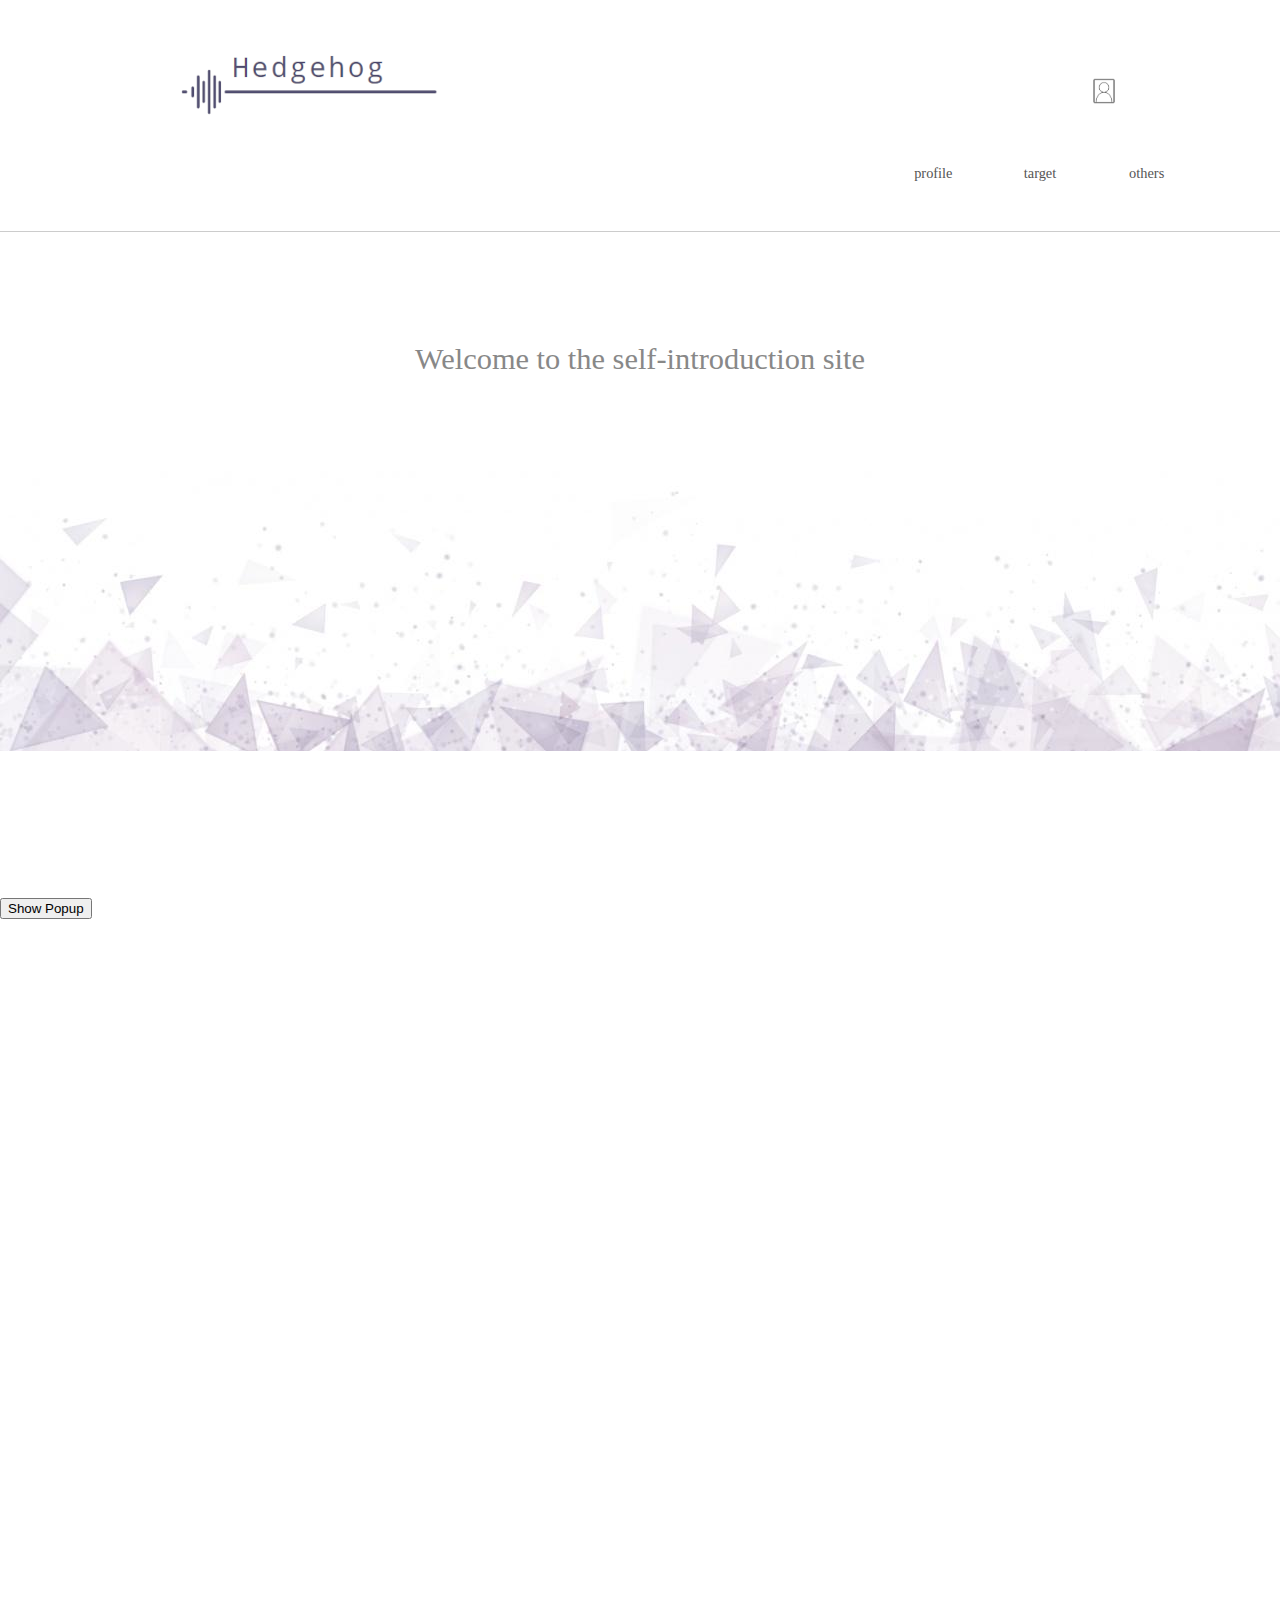
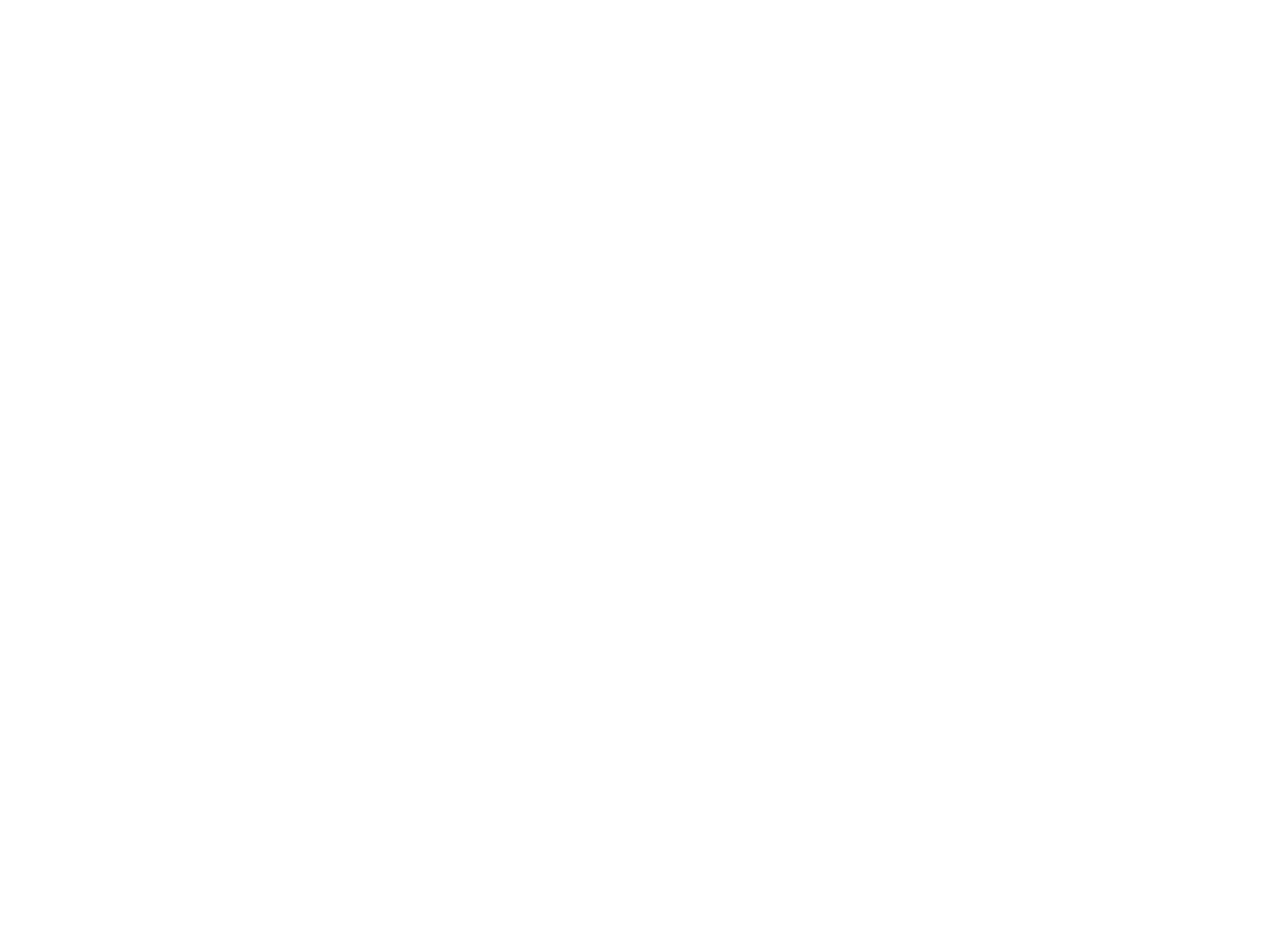
==== index.html @ 0cc8bd3f "jqueryversion2.2.4" ====
<!DOCTYPE html>

<html lang="ja">

<head>

  <meta charset="utf-8">

  <title>名称未設定</title>

  <link rel="stylesheet" href="./css/common/reset.css">
  <link rel="stylesheet" href="./css/common/common.css">
  <link rel="stylesheet" href="./css/common/header.css">
 
</head>

<body>

  <div id="wrapper">
    <html>
<head>
	<title>技術メモ</title>
</head>
<body>
	<div id="box"></div>
	
</body>
</html>

    <header id="header"></header>
    <div id="headerWord">
        <p>Welcome to the self-introduction site</p>
      </div>
      <div id="headerImage">

        <img src="./images/header.png" alt="ロゴ">

      </div>


    <br>
    <br>
    <br>
    <br>
    <br>
    <br>
    <br>
    <br>
    <br><div class="popup" id="js-popup">
      <div class="popup-inner">
        <div class="close-btn" id="js-close-btn"><i class="fas fa-times"></i></div>
        <a href="#"><img src="./images/contactQR.png" alt="ポップアップ画像"></a>
      </div>
      <div class="black-background" id="js-black-bg"></div>
    </div>
    <button id="js-show-popup">Show Popup</button>
    <br>
    <br>
    <br>
    <br>
    <br>
    <br>
    <br>
    <br>
    <br>
    <br>
    <br>
    <br>
    <br>
    <br>
    <br>
    <br>
    <br>
    <br>
    <br>
    <br>
    <br>
    <br>
    <br>
    <br>
    <br>
    <br>
    <br>
    <br>
    <br>
    <br>
    <br>
    <br>
    <br>
    <br>
    <br>
    <br>
    <br>
    <br>
    <br>
    <br>
    <br>
    <br>
    <br>
    <br>
    <br>
    <br>
    <br>
    <br>
    <br>
    <br>
    <br>
    <br>
    <br>
    <br>
    <br>
    <br>
    <br>
    <br>
    <br>
    <br>
    <br>
    <br>
    <br>
    <br>
    <br>
    <br>
    <br>
    <br>
    <br>
    <br>
    <br>
    <br>
    <br>
    <br>
    <br>
    <br>
    <br>
    <br>
    <br>
    <br>
    <br>
    <br>
    <br>
    <br>
    <br>
    <br>
    <br>
    <br>
    <br>
    <br>
    <br>
    <br>
    <br>
    <br>
    <br>
    <br>
    <br>
    <br>
    <br>
    <br>
    <br>
    <br>
  </div>
  <script src="https://ajax.googleapis.com/ajax/libs/jquery/2.2.4/jquery.min.js"></script>
  <!-- <script src="./js/common/jquery-3.6.0.min.js" type="text/javascript"></script> -->
  <script src="./js/common/common.js" type="text/javascript"></script>
   <script src="./js/common/header.js" type="text/javascript"></script>
  <script>



  </script>
</body>

</html>
---- css/common/common.css ----
@charset "utf-8";

/* 共通のスタイル */

body{
    margin: 0px auto;
    padding: 0px;
    text-align: center;
}
div#wrapper {
    margin: 0px auto;
    text-align: left;
    overflow: hidden;
    }
---- css/common/header.css ----
@charset "UTF-8";
/* ヘッダーのスタイル */


header {
  width: auto;
  height: auto;
}

div#logoLink{
  display: flex;

    align-items: center;
    /* ロゴとリンク画像の横の位置を固定しながら移動させるためにこちらに記述した */
    padding-top: 1rem;
}
/* ロゴ画像 */
div#logo{
  width: 18.75em;
  height: 9.375em;
  margin-left: 10rem;

}
 div#logo img{
    width: 18.75em; 
    height: 9.375em; 
}
/* 連絡先画像 */
div#link{
  width: 2rem;
  height: 2rem;
  margin-left: auto;
  margin-right: 10rem;

}
div#link img{
    display: block;
    width: 2rem; 
    height: 2rem; 
} 

/* 連絡先ポップアップ */
.popup {
  position: fixed;
  left: 0;
  top: 0;
  width: 100%;
  height: 100%;
  z-index: 9999;
  opacity: 0;
  visibility: hidden;
  transition: .6s;
}
.popup.is-show {
  opacity: 1;
  visibility: visible;
}
.popup-inner {
  position: absolute;
  left: 50%;
  top: 50%;
  transform: translate(-50%,-50%);
  width: 80%;
  max-width: 600px;
  padding: 50px;
  background-color: #fff;
  z-index: 2;
}
.popup-inner img {
  width: 100%;
}
.close-btn {
  position: absolute;
  right: 0;
  top: 0;
  width: 50px;
  height: 50px;
  line-height: 50px;
  text-align: center;
  cursor: pointer;
}
.close-btn i {
  font-size: 20px;
  color: #333;
}
.black-background {
  position: absolute;
  left: 0;
  top: 0;
  width: 100%;
  height: 100%;
  background-color: rgba(0,0,0,.8);
  z-index: 1;
  cursor: pointer;
}

/* -------ナビゲーション---------------------- */

  
.gnavi__pc-style {
  width: 20rem;
  margin: 0  5rem 3rem  auto;
  font-size: 0.9rem;
}
.gnavi__pc-style ul {
display: flex;
justify-content: space-between;
}
.gnavi__pc-style ul li {
  /* 親要素3分割 */
  width : 33.33333% ; /* 未対応ブラウザ用フォールバック */
  width : -webkit-calc(100% / 3) ;
  width : calc(100% / 3) ;
  text-align: center;
  border-bottom: 3px solid #FFF;
}
.gnavi__pc-style ul li:hover{
color: #E7DA66;
border-bottom: 3px solid #F0E475;
}
.gnavi__pc-style ul li a{
    text-decoration: none;
    color: #555;
    padding-bottom: 5px;
  }

/*ここから下がハンバーガーメニューのスタイル*/
.gnavi__sp-style {
display: none;
}
@media screen and (max-width: 768px) {/* 767px以下用（タブレット／スマートフォン用）の記述 */
.gnavi__pc-style {
display: none;    
}
.gnavi__sp-style {
display: block;
}

/*メニューボタン　展開前*/
.menu-btn {
display : block;
position: fixed;
z-index : 3;
right : 30px;
top   : 20px;
width : 42px;
height: 42px;
cursor: pointer;
text-align: center;
}
.menu-btn span {
display : block;
position: absolute;
width   : 30px;
height  : 2px ;
left    : 6px;
background : #555;
-webkit-transition: 0.3s ease-in-out;
-moz-transition   : 0.3s ease-in-out;
transition        : 0.3s ease-in-out;
}
.menu-btn span:nth-of-type(1) {
top: 10px;
}
.menu-btn span:nth-of-type(2) {
top: 20px;
}
.menu-btn span:nth-of-type(3) {
top: 30px;
}

/*メニューボタン　展開後*/
.menu-btn.active span:nth-child(1) {
top : 16px;
left: 6px;
background :#fff;
-webkit-transform: rotate(-45deg);
-moz-transform   : rotate(-45deg);
transform        : rotate(-45deg);
}
.menu-btn.active span:nth-child(2),
.menu-btn.active span:nth-child(3) {
top: 16px;
background :#fff;
-webkit-transform: rotate(45deg);
-moz-transform   : rotate(45deg);
transform        : rotate(45deg);
}

/*スマホ用のメニュー*/
.gnavi__sp-style {
position: fixed;
z-index: 2;
top: 0;
left: 0;
color: #fff;
background-color: rgba(0,0,0,0.7);
text-align: center;
width: 100%;
  height: 100vh;
opacity: 0;
transition: opacity .6s ease, visibility .6s ease;
  display: flex;
  align-items: center;
}
.gnavi__sp-style ul {
margin: 0 auto;
padding: 0;
width: 100%;
}
.gnavi__sp-style ul li {
list-style-type: none;
padding: 0;
width: 100%;
transition: .4s all;
}
.gnavi__sp-style ul li:last-of-type {
padding-bottom: 0;
}
.gnavi__sp-style ul li:hover{
background :#ddd;
}
.gnavi__sp-style ul li a {
display: block;
color: #fff;
padding: 1em 0;
text-decoration :none;
}
.gnavi__sp-style.active {
opacity: 1;
}
}
/* ヘッダーの一言 */
div#headerWord{
  width:fit-content;
  margin:7rem auto 0 auto;
  font-family: Monotype Corsiva;
  font-size: 1.9rem;
  color: #888;
}
/* ヘッダー画像 */
div#headerImage{
  margin-top: 6rem;
}
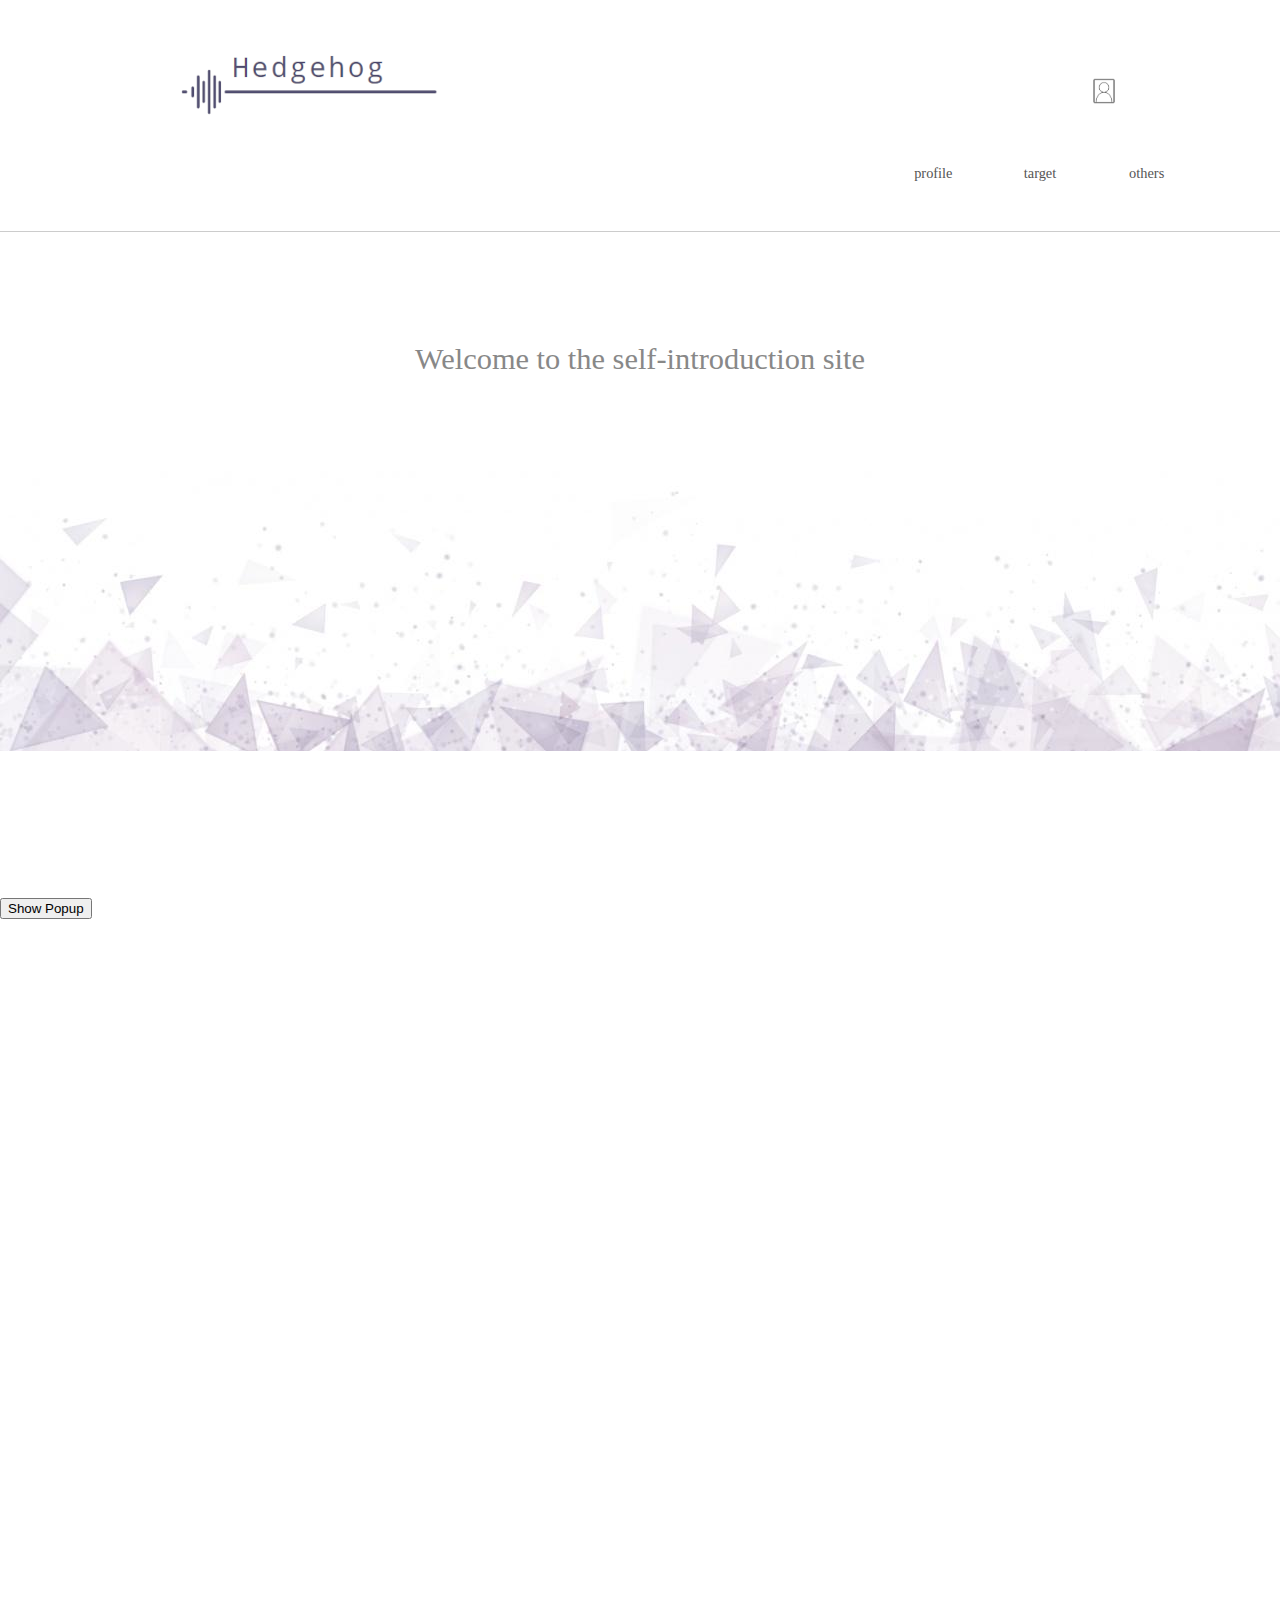
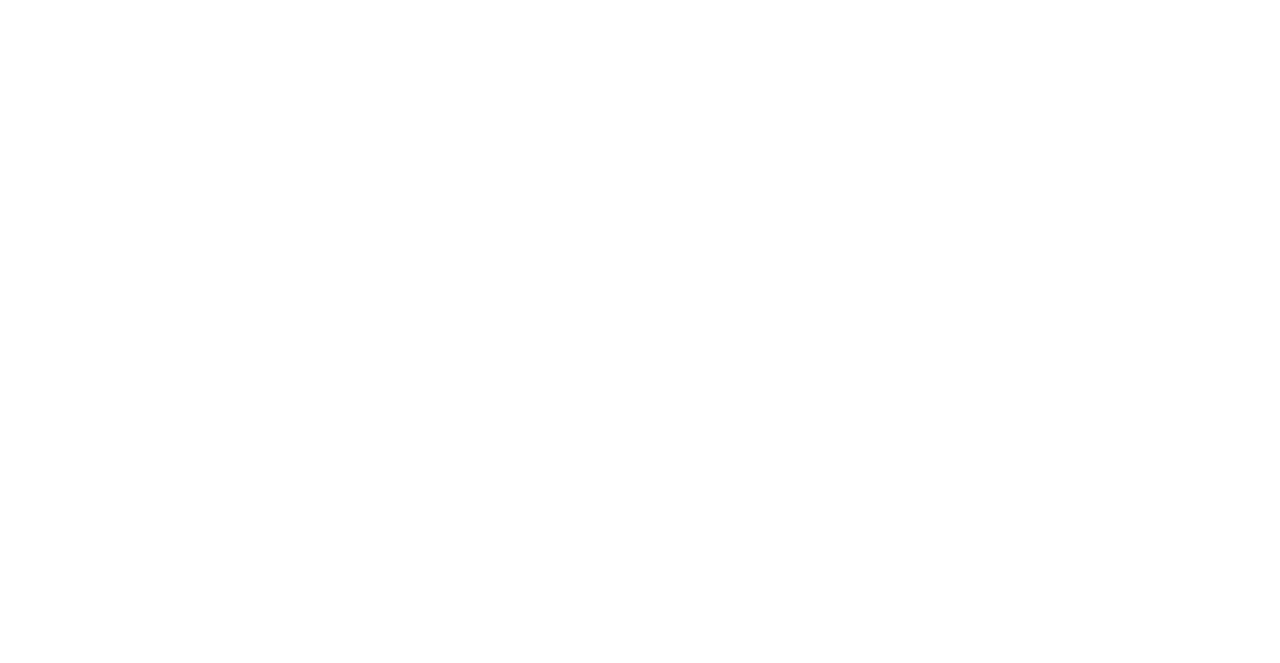
==== commit fdfdc874: "d dd" ====
--- a/index.html
+++ b/index.html
@@ -139,33 +139,12 @@
     <br>
     <br>
     <br>
-    <br>
-    <br>
-    <br>
-    <br>
-    <br>
-    <br>
-    <br>
-    <br>
-    <br>
-    <br>
-    <br>
-    <br>
-    <br>
-    <br>
-    <br>
-    <br>
-    <br>
   </div>
   <script src="https://ajax.googleapis.com/ajax/libs/jquery/2.2.4/jquery.min.js"></script>
   <!-- <script src="./js/common/jquery-3.6.0.min.js" type="text/javascript"></script> -->
   <script src="./js/common/common.js" type="text/javascript"></script>
    <script src="./js/common/header.js" type="text/javascript"></script>
-  <script>
 
-
-
-  </script>
 </body>
 
 </html>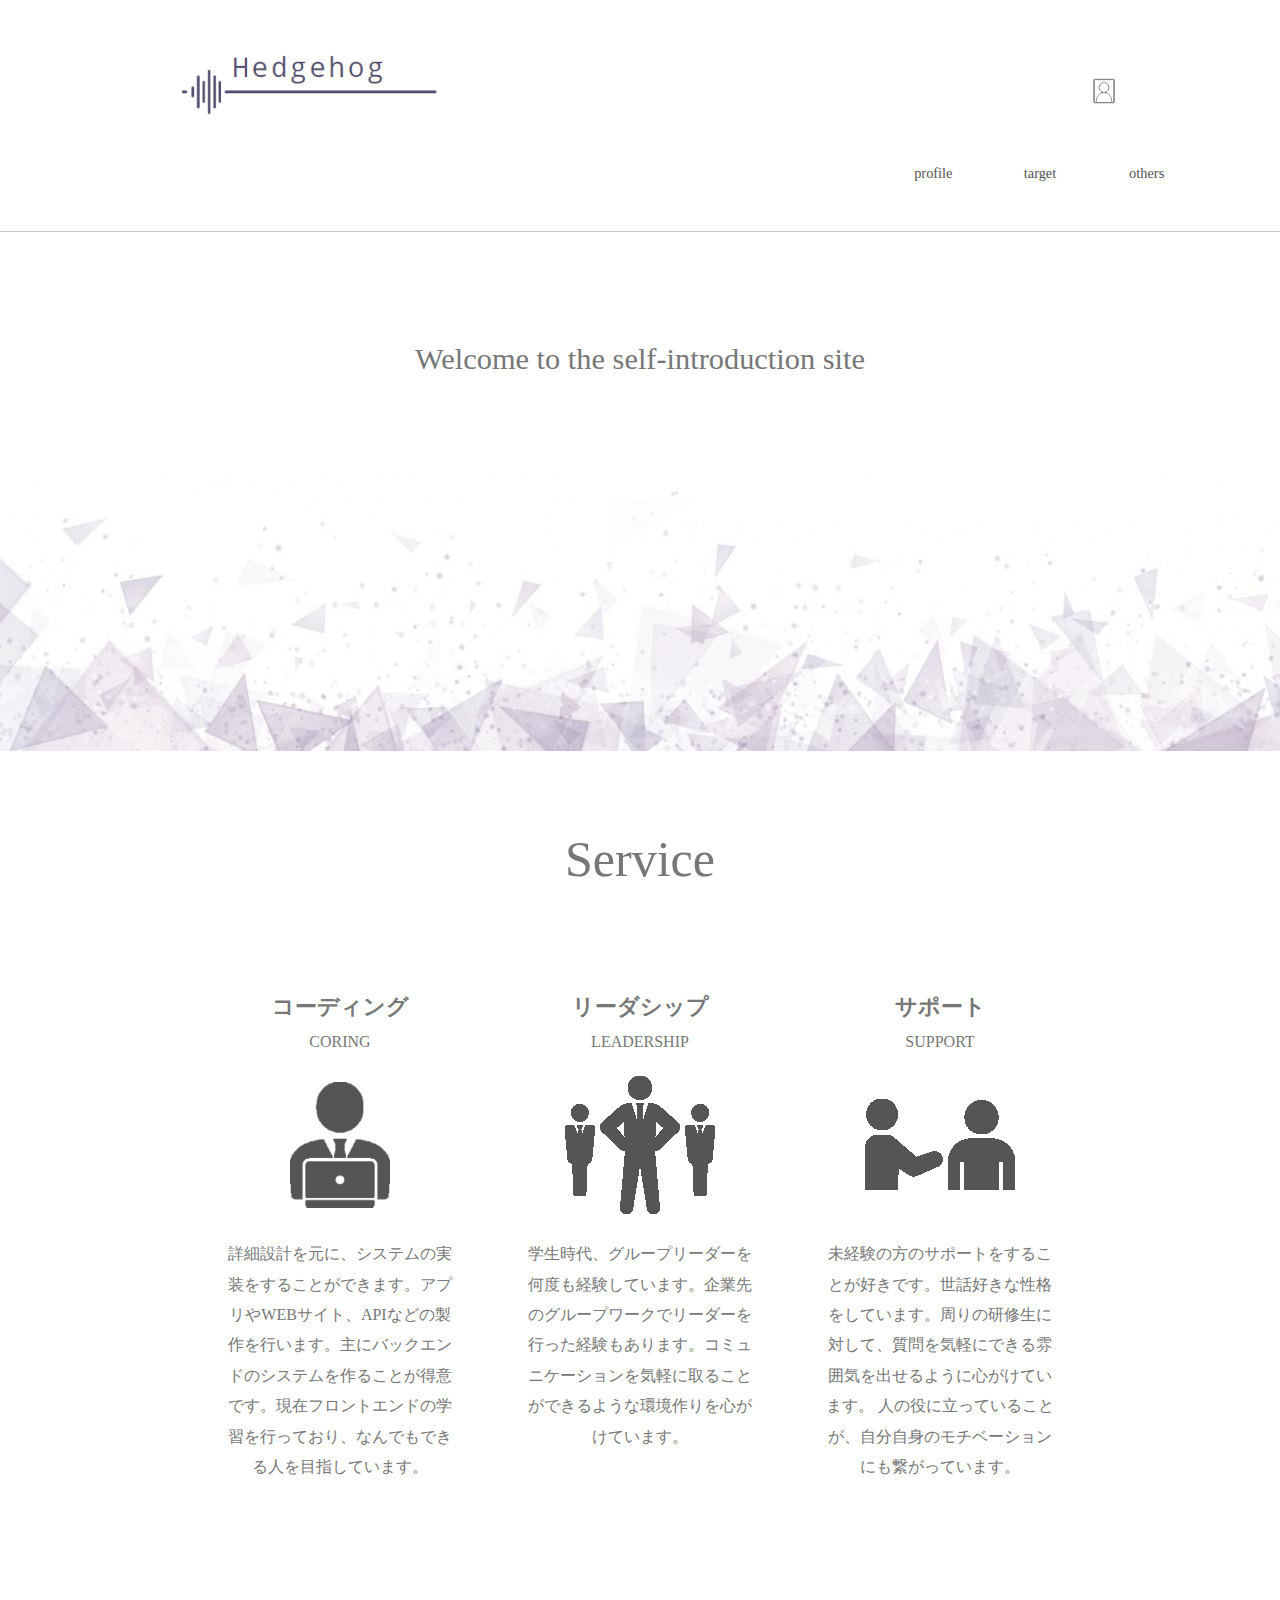
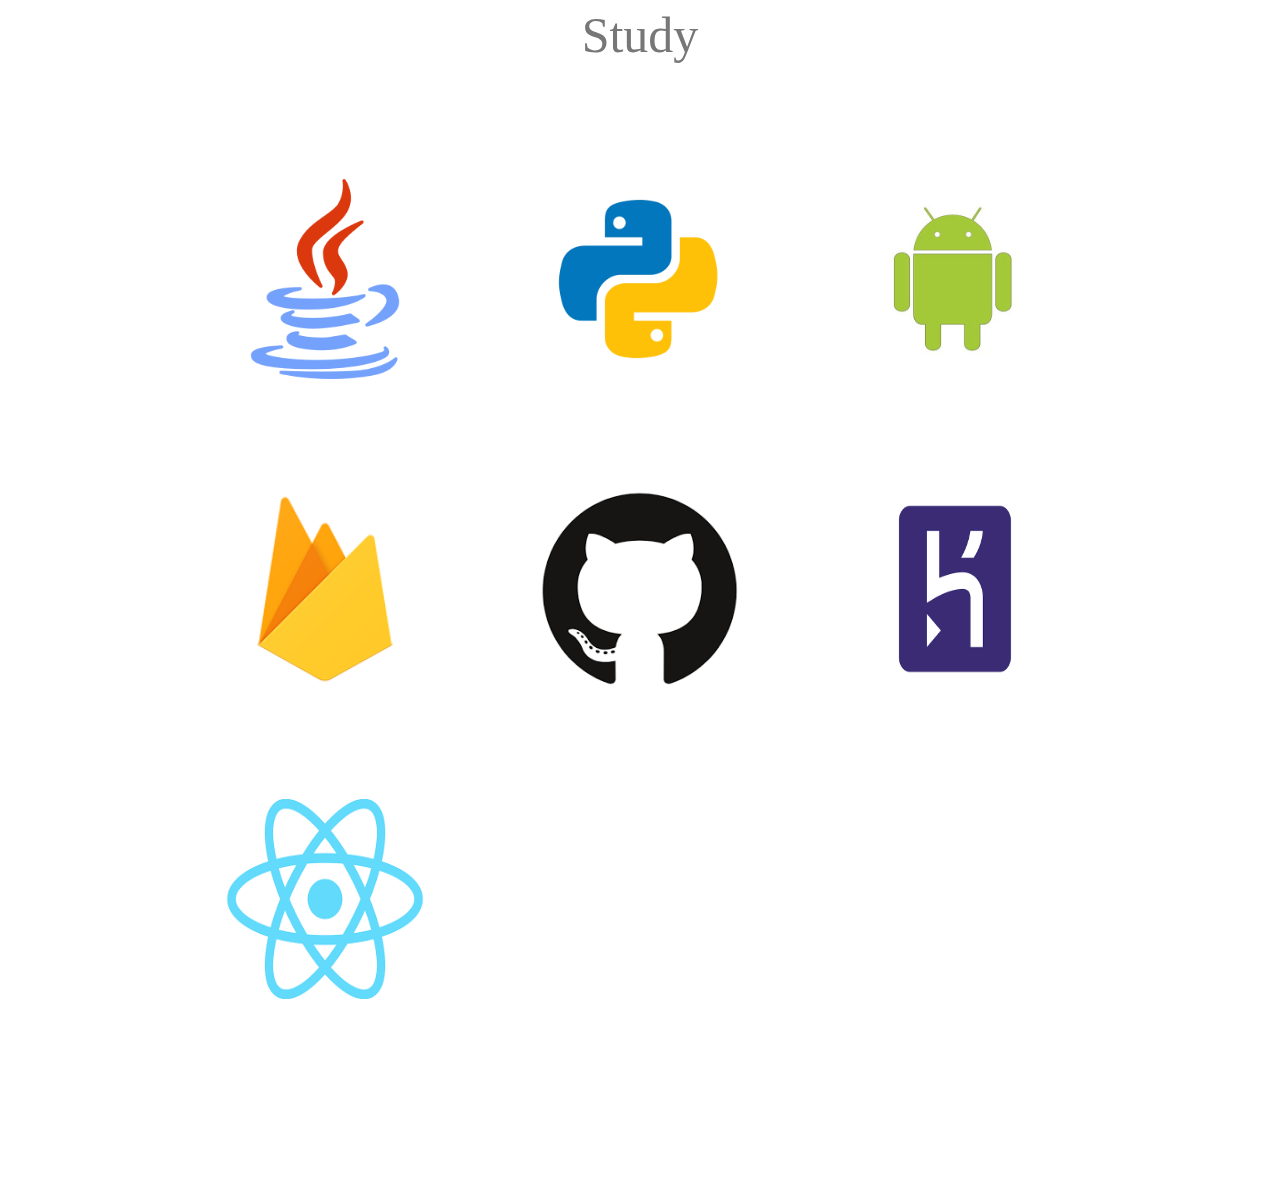
==== commit c339dcf2: "Studyまで" ====
--- a/index.html
+++ b/index.html
@@ -11,140 +11,262 @@
   <link rel="stylesheet" href="./css/common/reset.css">
   <link rel="stylesheet" href="./css/common/common.css">
   <link rel="stylesheet" href="./css/common/header.css">
- 
+  <link rel="stylesheet" href="./css/index.css">
 </head>
 
 <body>
 
   <div id="wrapper">
     <html>
-<head>
-	<title>技術メモ</title>
-</head>
-<body>
-	<div id="box"></div>
-	
+
+    <head>
+      <title>技術メモ</title>
+    </head>
+
+    <body>
+      <div id="box"></div>
+
+    </body>
+
+    </html>
+
+    <header>
+      <!-- ロゴ -->
+      <div id="logoLink">
+        <div id="logo">
+
+          <img src="./images/logo.png" alt="ロゴ">
+
+        </div>
+        <div id="link">
+
+          <a class="modal-syncer button-link" data-target="modal-content-00">
+            <img src="./images/contactAdderss.jpeg" alt="ロゴ">
+          </a>
+        </div>
+          <!-- モーダル処理 -->
+          <div id="modal-content-00" class="modal-content">
+            <img src="./images/contactQR.png" alt="ロゴ">
+            <p><a id="modal-close" class="button-link">閉じる</a></p>
+          </div>
+
+      </div>
+      <!-- ナビゲーション -->
+      <div id="nav">
+
+        <nav class="gnavi__pc-style">
+          <ul>
+            <li><a href="#">profile</a></li>
+            <li><a href="#">target</a></li>
+            <li><a href="#">others</a></li>
+          </ul>
+        </nav>
+
+        <!--768px以下で表示-->
+        <div class="menu-btn">
+          <span></span>
+          <span></span>
+          <span></span>
+        </div>
+
+        <nav class="gnavi__sp-style">
+          <ul>
+            <li><a href="#">profile</a></li>
+            <li><a href="#">target</a></li>
+            <li><a href="#">others</a></li>
+          </ul>
+        </nav>
+        <!--/768px以下で表示-->
+
+      </div>
+      <hr>
+    </header>
+    <div id="main">
+      <div id="headerWord">
+        <p>Welcome to the self-introduction site</p>
+      </div>
+      <div id="headerImage">
+
+        <img src="./images/header.png" alt="ロゴ">
+
+      </div>
+
+
+      <section id="serviceSection">
+        <h2>Service</h2>
+        <div id="serviceBox">
+          <div class="serviceItems">
+            <h3>コーディング</h3>
+            <h4>CORING</h4>
+            <div class="serviceImages">
+              <img src="./images/cording.png" width="100" height="126" alt="ロゴ">
+            </div>
+            <p>
+              詳細設計を元に、システムの実装をすることができます。アプリやWEBサイト、APIなどの製作を行います。主にバックエンドのシステムを作ることが得意です。現在フロントエンドの学習を行っており、なんでもできる人を目指しています。
+            </p>
+          </div>
+          <div class="serviceItems">
+            <h3>リーダシップ</h3>
+            <h4>LEADERSHIP</h4>
+            <div class="serviceImages">
+              <img src="./images/readership.png" width="150" height="138" alt="ロゴ">
+            </div>
+            <p>学生時代、グループリーダーを何度も経験しています。企業先のグループワークでリーダーを行った経験もあります。コミュニケーションを気軽に取ることができるような環境作りを心がけています。
+            </p>
+          </div>
+          <div class="serviceItems">
+            <h3>サポート</h3>
+            <h4>SUPPORT</h4>
+            <div class="serviceImages">
+              <img src="./images/support.png" width="150" height="91" alt="ロゴ">
+            </div>
+            <p>未経験の方のサポートをすることが好きです。世話好きな性格をしています。周りの研修生に対して、質問を気軽にできる雰囲気を出せるように心がけています。
+              人の役に立っていることが、自分自身のモチベーションにも繋がっています。
+            </p>
+          </div>
+        </div>
+
+      </section>
+
+
+      <section id="studySection">
+        <h2>Study</h2>
+        <div id="studyBox">
+          <div class="studyItems">
+            <img src="./images/java.png" width="200" height="200" alt="ロゴ">
+
+            <a class="modal-syncer button-link" data-target="modal-content-01">
+              <div class="mask">
+                <div class="caption">Java</div>
+              </div>
+            </a>
+          </div>
+          <!-- モーダル処理 -->
+          <div id="modal-content-01" class="modal-content">
+            <p>Javaのフレームワークである、Springを学習しました。Spring MVC,Spring Boot,Spring Sessionなどを学習しました。</p>。</p>
+            <p>O/Rマッパーに関してもSpringを通して学習しました。
+            </p>
+            <p><a id="modal-close" class="button-link">閉じる</a></p>
+          </div>
+          
+          <div class="studyItems">
+            <img src="./images/python.png" width="200" height="200" alt="ロゴ">
+            <a class="modal-syncer button-link" data-target="modal-content-02">
+              <div class="mask">
+                <div class="caption">Python</div>
+              </div>
+            </a>      
+          </div>
+          <!-- モーダル処理 -->
+          <div id="modal-content-02" class="modal-content">
+            <p>2つ目のモーダルウィンドウです。全体を囲むdiv要素に[id="modal-content-02"]が設定されています。</p>
+            <p>「閉じる」か「背景」をクリックするとモーダルウィンドウを終了します。</p>
+            <p><a id="modal-close" class="button-link">閉じる</a></p>
+          </div>
+  
+          <div class="studyItems">
+            <img src="./images/androidjava.png" width="200" height="200" alt="ロゴ">
+            <a class="modal-syncer button-link" data-target="modal-content-03">
+              <div class="mask">
+                <div class="caption">Android<br>Java</div>
+              </div>
+            </a>      
+          </div>
+          <!-- モーダル処理 -->
+          <div id="modal-content-03" class="modal-content">
+            <p>3つ目のモーダルウィンドウです。全体を囲むdiv要素に[id="modal-content-03"]が設定されています。</p>
+            <p>「閉じる」か「背景」をクリックするとモーダルウィンドウを終了します。</p>
+            <p><a id="modal-close" class="button-link">閉じる</a></p>
+          </div>
+          
+          <div class="studyItems">
+            <img src="./images/firebase.png" width="200" height="200" alt="ロゴ">
+            <a class="modal-syncer button-link" data-target="modal-content-04">
+            <div class="mask">
+              <div class="caption">Firebase</div>
+            </div>
+            </a>
+          </div>
+          <!-- モーダル処理 -->
+          <div id="modal-content-04" class="modal-content">
+            <p>4つめ目のモーダルウィンドウです。全体を囲むdiv要素に[id="modal-content-03"]が設定されています。</p>
+            <p>「閉じる」か「背景」をクリックするとモーダルウィンドウを終了します。</p>
+            <p><a id="modal-close" class="button-link">閉じる</a></p>
+          </div>
+          
+          <div class="studyItems">
+            <img src="./images/github.png" width="200" height="200" alt="ロゴ">
+            <a class="modal-syncer button-link" data-target="modal-content-05">
+            <div class="mask">
+              <div class="caption">GitHub</div>
+            </div>
+            </a>
+          </div>
+          <!-- モーダル処理 -->
+          <div id="modal-content-05" class="modal-content">
+            <p>5つめ目のモーダルウィンドウです。全体を囲むdiv要素に[id="modal-content-03"]が設定されています。</p>
+            <p>「閉じる」か「背景」をクリックするとモーダルウィンドウを終了します。</p>
+            <p><a id="modal-close" class="button-link">閉じる</a></p>
+          </div>
+
+          <div class="studyItems">
+            <img src="./images/heroku.png" width="200" height="200" alt="ロゴ">
+            <a class="modal-syncer button-link" data-target="modal-content-06">
+            <div class="mask">
+              <div class="caption">Heroku</div>
+            </div>
+            </a>
+          </div>
+          <!-- モーダル処理 -->
+          <div id="modal-content-06" class="modal-content">
+            <p>6つめ目のモーダルウィンドウです。全体を囲むdiv要素に[id="modal-content-03"]が設定されています。</p>
+            <p>「閉じる」か「背景」をクリックするとモーダルウィンドウを終了します。</p>
+            <p><a id="modal-close" class="button-link">閉じる</a></p>
+          </div>
+
+          <div class="studyItems">
+            <img src="./images/react.png" width="200" height="200" alt="ロゴ">
+            <a class="modal-syncer button-link" data-target="modal-content-07">
+            <div class="mask">
+              <div class="caption">React</div>
+            </div>
+            </a>
+          </div>
+          
+          <!-- モーダル処理 -->
+          <div id="modal-content-07" class="modal-content">
+            <p>7つめ目のモーダルウィンドウです。全体を囲むdiv要素に[id="modal-content-03"]が設定されています。</p>
+            <p>「閉じる」か「背景」をクリックするとモーダルウィンドウを終了します。</p>
+            <p><a id="modal-close" class="button-link">閉じる</a></p>
+          </div>
+
+        </div>
+
+
+      </section>
+      <br>
+      <br>
+      <br>
+      <br>
+      <br>
+
+      <br>
+      <br>
+      <br>
+      <br>
+
+
+    </div>
+  </div>
+  <script src="./js/common/jquery-3.6.0.min.js" type="text/javascript"></script>
+  <script src="./js/common/common.js" type="text/javascript"></script>
+  <script src="./js/common/header.js" type="text/javascript"></script>
+  <script src="./js/index.js" type="text/javascript"></script>
+  <script>
+
+
+
+  </script>
 </body>
-</html>
-
-    <header id="header"></header>
-    <div id="headerWord">
-        <p>Welcome to the self-introduction site</p>
-      </div>
-      <div id="headerImage">
-
-        <img src="./images/header.png" alt="ロゴ">
-
-      </div>
-
-
-    <br>
-    <br>
-    <br>
-    <br>
-    <br>
-    <br>
-    <br>
-    <br>
-    <br><div class="popup" id="js-popup">
-      <div class="popup-inner">
-        <div class="close-btn" id="js-close-btn"><i class="fas fa-times"></i></div>
-        <a href="#"><img src="./images/contactQR.png" alt="ポップアップ画像"></a>
-      </div>
-      <div class="black-background" id="js-black-bg"></div>
-    </div>
-    <button id="js-show-popup">Show Popup</button>
-    <br>
-    <br>
-    <br>
-    <br>
-    <br>
-    <br>
-    <br>
-    <br>
-    <br>
-    <br>
-    <br>
-    <br>
-    <br>
-    <br>
-    <br>
-    <br>
-    <br>
-    <br>
-    <br>
-    <br>
-    <br>
-    <br>
-    <br>
-    <br>
-    <br>
-    <br>
-    <br>
-    <br>
-    <br>
-    <br>
-    <br>
-    <br>
-    <br>
-    <br>
-    <br>
-    <br>
-    <br>
-    <br>
-    <br>
-    <br>
-    <br>
-    <br>
-    <br>
-    <br>
-    <br>
-    <br>
-    <br>
-    <br>
-    <br>
-    <br>
-    <br>
-    <br>
-    <br>
-    <br>
-    <br>
-    <br>
-    <br>
-    <br>
-    <br>
-    <br>
-    <br>
-    <br>
-    <br>
-    <br>
-    <br>
-    <br>
-    <br>
-    <br>
-    <br>
-    <br>
-    <br>
-    <br>
-    <br>
-    <br>
-    <br>
-    <br>
-    <br>
-    <br>
-    <br>
-    <br>
-    <br>
-    <br>
-    <br>
-    <br>
-    <br>
-  </div>
-  <script src="https://ajax.googleapis.com/ajax/libs/jquery/2.2.4/jquery.min.js"></script>
-  <!-- <script src="./js/common/jquery-3.6.0.min.js" type="text/javascript"></script> -->
-  <script src="./js/common/common.js" type="text/javascript"></script>
-   <script src="./js/common/header.js" type="text/javascript"></script>
-
-</body>
 
 </html>--- a/css/common/header.css
+++ b/css/common/header.css
@@ -39,60 +39,6 @@
     height: 2rem; 
 } 
 
-/* 連絡先ポップアップ */
-.popup {
-  position: fixed;
-  left: 0;
-  top: 0;
-  width: 100%;
-  height: 100%;
-  z-index: 9999;
-  opacity: 0;
-  visibility: hidden;
-  transition: .6s;
-}
-.popup.is-show {
-  opacity: 1;
-  visibility: visible;
-}
-.popup-inner {
-  position: absolute;
-  left: 50%;
-  top: 50%;
-  transform: translate(-50%,-50%);
-  width: 80%;
-  max-width: 600px;
-  padding: 50px;
-  background-color: #fff;
-  z-index: 2;
-}
-.popup-inner img {
-  width: 100%;
-}
-.close-btn {
-  position: absolute;
-  right: 0;
-  top: 0;
-  width: 50px;
-  height: 50px;
-  line-height: 50px;
-  text-align: center;
-  cursor: pointer;
-}
-.close-btn i {
-  font-size: 20px;
-  color: #333;
-}
-.black-background {
-  position: absolute;
-  left: 0;
-  top: 0;
-  width: 100%;
-  height: 100%;
-  background-color: rgba(0,0,0,.8);
-  z-index: 1;
-  cursor: pointer;
-}
 
 /* -------ナビゲーション---------------------- */
 
@@ -229,17 +175,4 @@
 .gnavi__sp-style.active {
 opacity: 1;
 }
-}
-/* ヘッダーの一言 */
-div#headerWord{
-  width:fit-content;
-  margin:7rem auto 0 auto;
-  font-family: Monotype Corsiva;
-  font-size: 1.9rem;
-  color: #888;
-}
-/* ヘッダー画像 */
-div#headerImage{
-  margin-top: 6rem;
-}
-
+}--- a/css/index.css
+++ b/css/index.css
@@ -0,0 +1,178 @@
+@charset "utf-8";
+
+div#main {
+
+    color: #777;
+    font-family: 'ＭＳ Ｐ明朝';
+}
+
+h2 {
+
+    text-align: center;
+    font-weight: 100;
+    font-size: 50px;
+
+}
+
+/* ヘッダーの一言 */
+div#headerWord {
+    width: fit-content;
+    margin: 7rem auto 0 auto;
+    font-family: 'Monotype Corsiva';
+    font-size: 1.9rem;
+}
+
+/* ヘッダー画像 */
+div#headerImage {
+    margin-top: 6rem;
+}
+
+
+/* Service */
+section#serviceSection {
+    max-width: 940px;
+    /*少し大きめに幅を取っている*/
+    height: auto;
+    margin: 5rem auto 6rem auto;
+    font-weight: normal;
+    /* background-color: rgba(117, 190, 218, 0.5); */
+}
+
+div#serviceBox {
+    margin-top: 4rem;
+    display: flex;
+    justify-content: center;
+    flex-wrap: wrap;
+}
+
+div.serviceItems {
+    width: 300px;
+    padding: 2rem;
+    text-align: center;
+}
+
+div.serviceItems h3 {
+    font-size: 1.4rem;
+    padding: 1rem;
+}
+
+div.serviceItems h4 {
+    font-weight: normal;
+}
+
+div.serviceItems div.serviceImages {
+    display: flex;
+    justify-content: center;
+    align-items: center;
+    width: 150px;
+    height: 189px;
+    margin: 0 auto;
+}
+
+div.serviceItems p {
+    line-height: 1.9;
+}
+
+/* Study */
+section#studySection {
+    max-width: 940px;
+    height: auto;
+    margin: 0 auto;
+
+    text-align: center;
+}
+
+section#studySection div#studyBox {
+    display: flex;
+    justify-content: space-between;
+    align-items: center;
+    flex-wrap: wrap;
+    margin-top: 4rem;
+}
+
+section#studySection div#studyBox div.studyItems {
+    display: flex;
+    justify-content: center;
+    align-items: center;
+    width: 300px;
+    height: 300px;
+    margin: 5px;
+}
+
+
+/* ホバー処理 */
+
+.studyItems {
+    overflow: hidden;
+    position: relative;
+    /* 相対位置指定 */
+}
+
+.studyItems .caption {
+    font-size: 5rem;
+    margin:auto;
+    color: #fff;
+}
+
+.studyItems .mask {
+    display: flex;
+    justify-content: space-between;
+    align-items: center;
+    width: 100%;
+    height: 100%;
+    position: absolute;
+    /* 絶対位置指定 */
+    top: 0;
+    left: 0;
+    opacity: 0;
+    /* マスクを表示しない */
+    background-color: rgba(0, 0, 0, 0.4);
+    /* マスクは半透明 */
+    -webkit-transition: all 0.2s ease;
+    transition: all 0.2s ease;
+    margin: auto;
+}
+
+
+.studyItems:hover .mask {
+    opacity: 1;
+    /* マスクを表示する */
+}
+
+
+
+
+
+/* Studyモーダル */
+
+.modal-content {
+	width: auto ;
+	margin: 0 ;
+	padding: 10px 20px ;
+	border: 2px solid #aaa ;
+	background: #fff ;
+	position: fixed ;
+	display: none ;
+	z-index: 2 ;
+}
+  
+#modal-overlay {
+	z-index: 1 ;
+	display: none ;
+	position: fixed ;
+	top: 0 ;
+	left: 0 ;
+	width: 100% ;
+	height: 120% ;
+	background-color: rgba( 0,0,0, 0.75 ) ;
+}
+
+.button-link {
+	color: #00f ;
+	text-decoration: underline ;
+}
+ 
+.button-link:hover {
+	cursor: pointer ;
+	color: #f00 ;
+}
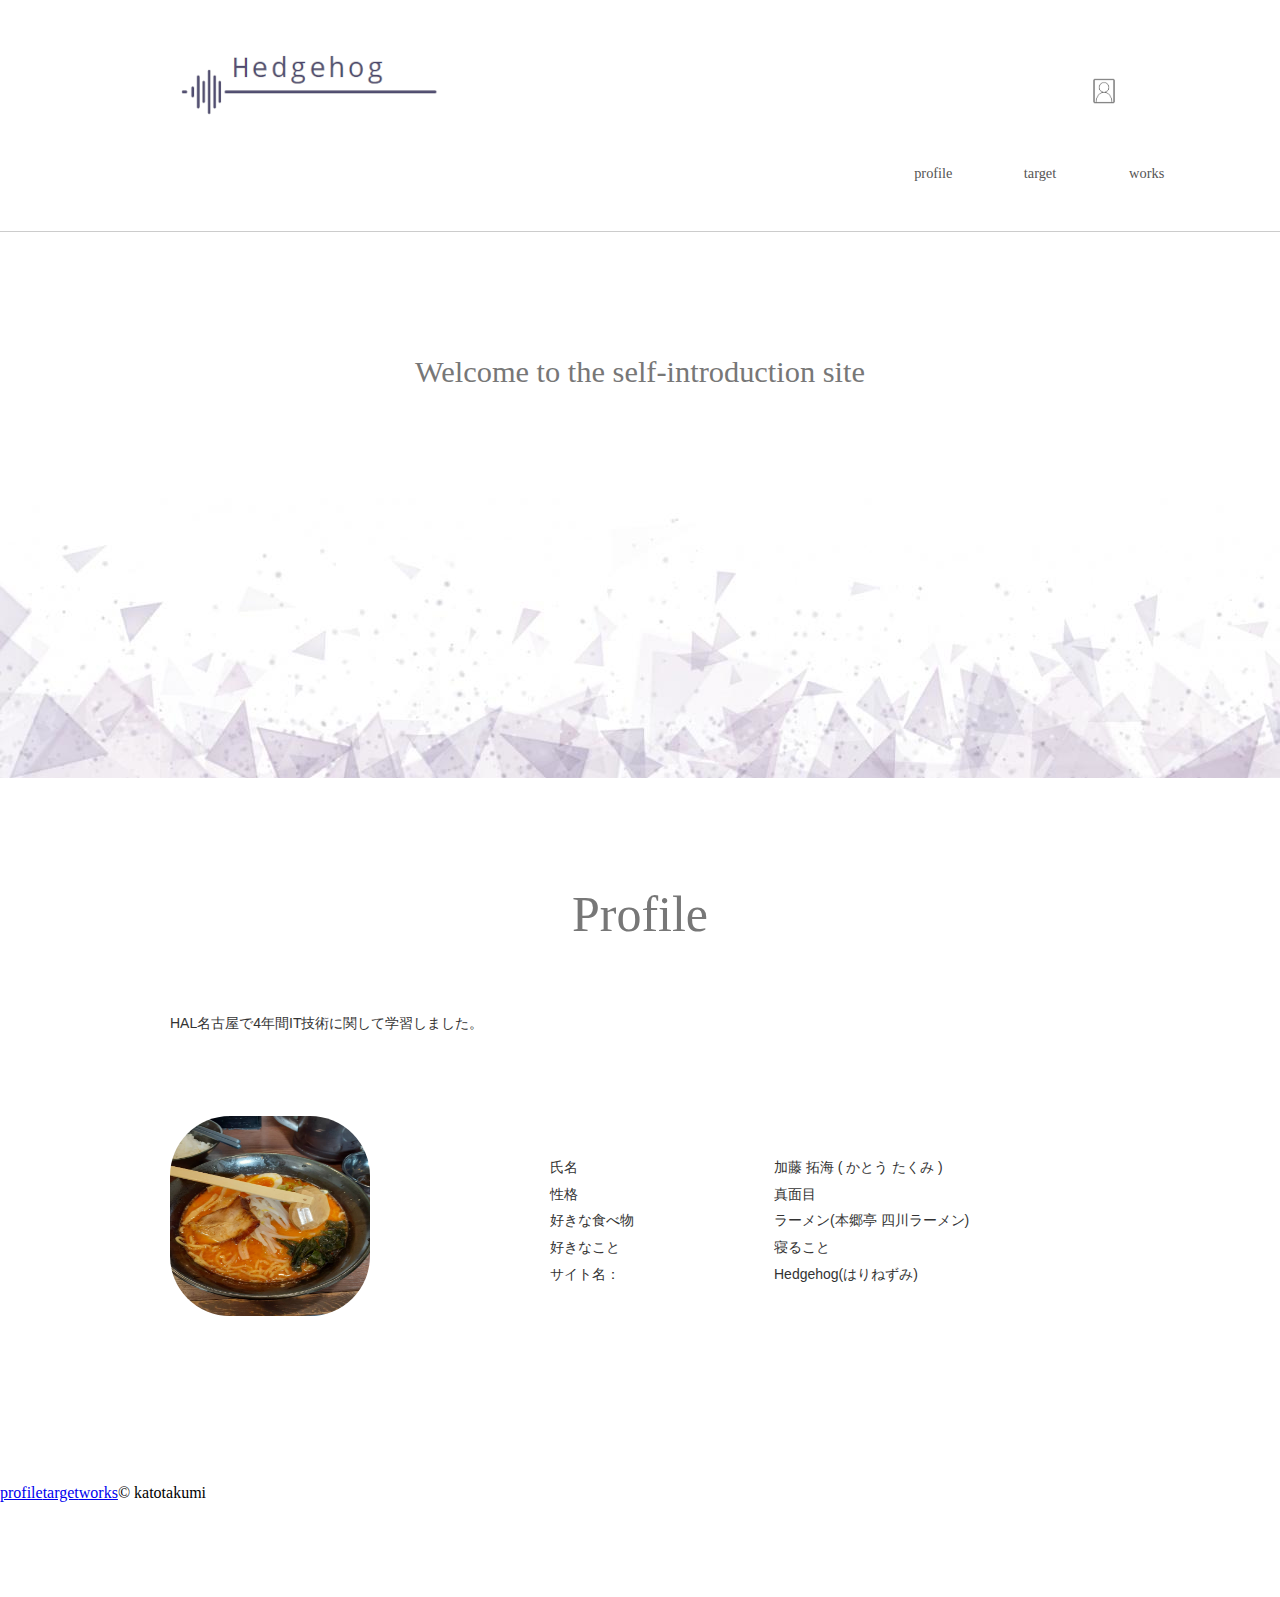
==== commit 8c995042: "profileページの作成" ====
--- a/index.html
+++ b/index.html
@@ -6,11 +6,12 @@
 
   <meta charset="utf-8">
 
-  <title>名称未設定</title>
+  <title>Hedgehog</title>
 
   <link rel="stylesheet" href="./css/common/reset.css">
   <link rel="stylesheet" href="./css/common/common.css">
   <link rel="stylesheet" href="./css/common/header.css">
+  <link rel="stylesheet" href="./css/common/footer.css">
   <link rel="stylesheet" href="./css/index.css">
 </head>
 
@@ -44,11 +45,11 @@
             <img src="./images/contactAdderss.jpeg" alt="ロゴ">
           </a>
         </div>
-          <!-- モーダル処理 -->
-          <div id="modal-content-00" class="modal-content">
-            <img src="./images/contactQR.png" alt="ロゴ">
-            <p><a id="modal-close" class="button-link">閉じる</a></p>
-          </div>
+        <!-- モーダル処理 -->
+        <div id="modal-content-00" class="modal-content">
+          <img src="./images/contactQR.png" alt="ロゴ">
+          <p><a id="modal-close" class="button-link">閉じる</a></p>
+        </div>
 
       </div>
       <!-- ナビゲーション -->
@@ -56,9 +57,9 @@
 
         <nav class="gnavi__pc-style">
           <ul>
-            <li><a href="#">profile</a></li>
-            <li><a href="#">target</a></li>
-            <li><a href="#">others</a></li>
+            <li><a href="./index.html">profile</a></li>
+            <li><a href="./html/target.html">target</a></li>
+            <li><a href="./html/works.html">works</a></li>
           </ul>
         </nav>
 
@@ -71,9 +72,9 @@
 
         <nav class="gnavi__sp-style">
           <ul>
-            <li><a href="#">profile</a></li>
-            <li><a href="#">target</a></li>
-            <li><a href="#">others</a></li>
+            <li><a href="./index.html">profile</a></li>
+            <li><a href="./html/target.html">target</a></li>
+            <li><a href="./html/works.html">works</a></li>
           </ul>
         </nav>
         <!--/768px以下で表示-->
@@ -82,6 +83,7 @@
       <hr>
     </header>
     <div id="main">
+
       <div id="headerWord">
         <p>Welcome to the self-introduction site</p>
       </div>
@@ -90,173 +92,43 @@
         <img src="./images/header.png" alt="ロゴ">
 
       </div>
+      <section id="introductionSection">
 
+        <h2>Profile</h2>
+        <p>HAL名古屋で4年間IT技術に関して学習しました。</p>
+        <div id="introductionBox">
+          <div id="profileImages">
+            <img src="./images/myimage.jpg" width="200" height="200" alt="ロゴ">
+          </div>
 
-      <section id="serviceSection">
-        <h2>Service</h2>
-        <div id="serviceBox">
-          <div class="serviceItems">
-            <h3>コーディング</h3>
-            <h4>CORING</h4>
-            <div class="serviceImages">
-              <img src="./images/cording.png" width="100" height="126" alt="ロゴ">
-            </div>
-            <p>
-              詳細設計を元に、システムの実装をすることができます。アプリやWEBサイト、APIなどの製作を行います。主にバックエンドのシステムを作ることが得意です。現在フロントエンドの学習を行っており、なんでもできる人を目指しています。
-            </p>
-          </div>
-          <div class="serviceItems">
-            <h3>リーダシップ</h3>
-            <h4>LEADERSHIP</h4>
-            <div class="serviceImages">
-              <img src="./images/readership.png" width="150" height="138" alt="ロゴ">
-            </div>
-            <p>学生時代、グループリーダーを何度も経験しています。企業先のグループワークでリーダーを行った経験もあります。コミュニケーションを気軽に取ることができるような環境作りを心がけています。
-            </p>
-          </div>
-          <div class="serviceItems">
-            <h3>サポート</h3>
-            <h4>SUPPORT</h4>
-            <div class="serviceImages">
-              <img src="./images/support.png" width="150" height="91" alt="ロゴ">
-            </div>
-            <p>未経験の方のサポートをすることが好きです。世話好きな性格をしています。周りの研修生に対して、質問を気軽にできる雰囲気を出せるように心がけています。
-              人の役に立っていることが、自分自身のモチベーションにも繋がっています。
-            </p>
+          <div id="introductionItem">
+            <dl>
+              <dt>氏名</dt>
+              <dd>加藤 拓海 ( かとう たくみ )</dd>
+              <dt>性格</dt>
+              <dd>真面目</dd>
+              <dt>好きな食べ物</dt>
+              <dd>ラーメン(本郷亭 四川ラーメン)</dd>
+              <dt>好きなこと</dt>
+              <dd>寝ること</dd>
+              <dt>サイト名：</dt>
+              <dd>Hedgehog(はりねずみ)</dd>
+              <dl>
+
           </div>
         </div>
-
       </section>
-
-
-      <section id="studySection">
-        <h2>Study</h2>
-        <div id="studyBox">
-          <div class="studyItems">
-            <img src="./images/java.png" width="200" height="200" alt="ロゴ">
-
-            <a class="modal-syncer button-link" data-target="modal-content-01">
-              <div class="mask">
-                <div class="caption">Java</div>
-              </div>
-            </a>
-          </div>
-          <!-- モーダル処理 -->
-          <div id="modal-content-01" class="modal-content">
-            <p>Javaのフレームワークである、Springを学習しました。Spring MVC,Spring Boot,Spring Sessionなどを学習しました。</p>。</p>
-            <p>O/Rマッパーに関してもSpringを通して学習しました。
-            </p>
-            <p><a id="modal-close" class="button-link">閉じる</a></p>
-          </div>
-          
-          <div class="studyItems">
-            <img src="./images/python.png" width="200" height="200" alt="ロゴ">
-            <a class="modal-syncer button-link" data-target="modal-content-02">
-              <div class="mask">
-                <div class="caption">Python</div>
-              </div>
-            </a>      
-          </div>
-          <!-- モーダル処理 -->
-          <div id="modal-content-02" class="modal-content">
-            <p>2つ目のモーダルウィンドウです。全体を囲むdiv要素に[id="modal-content-02"]が設定されています。</p>
-            <p>「閉じる」か「背景」をクリックするとモーダルウィンドウを終了します。</p>
-            <p><a id="modal-close" class="button-link">閉じる</a></p>
-          </div>
-  
-          <div class="studyItems">
-            <img src="./images/androidjava.png" width="200" height="200" alt="ロゴ">
-            <a class="modal-syncer button-link" data-target="modal-content-03">
-              <div class="mask">
-                <div class="caption">Android<br>Java</div>
-              </div>
-            </a>      
-          </div>
-          <!-- モーダル処理 -->
-          <div id="modal-content-03" class="modal-content">
-            <p>3つ目のモーダルウィンドウです。全体を囲むdiv要素に[id="modal-content-03"]が設定されています。</p>
-            <p>「閉じる」か「背景」をクリックするとモーダルウィンドウを終了します。</p>
-            <p><a id="modal-close" class="button-link">閉じる</a></p>
-          </div>
-          
-          <div class="studyItems">
-            <img src="./images/firebase.png" width="200" height="200" alt="ロゴ">
-            <a class="modal-syncer button-link" data-target="modal-content-04">
-            <div class="mask">
-              <div class="caption">Firebase</div>
-            </div>
-            </a>
-          </div>
-          <!-- モーダル処理 -->
-          <div id="modal-content-04" class="modal-content">
-            <p>4つめ目のモーダルウィンドウです。全体を囲むdiv要素に[id="modal-content-03"]が設定されています。</p>
-            <p>「閉じる」か「背景」をクリックするとモーダルウィンドウを終了します。</p>
-            <p><a id="modal-close" class="button-link">閉じる</a></p>
-          </div>
-          
-          <div class="studyItems">
-            <img src="./images/github.png" width="200" height="200" alt="ロゴ">
-            <a class="modal-syncer button-link" data-target="modal-content-05">
-            <div class="mask">
-              <div class="caption">GitHub</div>
-            </div>
-            </a>
-          </div>
-          <!-- モーダル処理 -->
-          <div id="modal-content-05" class="modal-content">
-            <p>5つめ目のモーダルウィンドウです。全体を囲むdiv要素に[id="modal-content-03"]が設定されています。</p>
-            <p>「閉じる」か「背景」をクリックするとモーダルウィンドウを終了します。</p>
-            <p><a id="modal-close" class="button-link">閉じる</a></p>
-          </div>
-
-          <div class="studyItems">
-            <img src="./images/heroku.png" width="200" height="200" alt="ロゴ">
-            <a class="modal-syncer button-link" data-target="modal-content-06">
-            <div class="mask">
-              <div class="caption">Heroku</div>
-            </div>
-            </a>
-          </div>
-          <!-- モーダル処理 -->
-          <div id="modal-content-06" class="modal-content">
-            <p>6つめ目のモーダルウィンドウです。全体を囲むdiv要素に[id="modal-content-03"]が設定されています。</p>
-            <p>「閉じる」か「背景」をクリックするとモーダルウィンドウを終了します。</p>
-            <p><a id="modal-close" class="button-link">閉じる</a></p>
-          </div>
-
-          <div class="studyItems">
-            <img src="./images/react.png" width="200" height="200" alt="ロゴ">
-            <a class="modal-syncer button-link" data-target="modal-content-07">
-            <div class="mask">
-              <div class="caption">React</div>
-            </div>
-            </a>
-          </div>
-          
-          <!-- モーダル処理 -->
-          <div id="modal-content-07" class="modal-content">
-            <p>7つめ目のモーダルウィンドウです。全体を囲むdiv要素に[id="modal-content-03"]が設定されています。</p>
-            <p>「閉じる」か「背景」をクリックするとモーダルウィンドウを終了します。</p>
-            <p><a id="modal-close" class="button-link">閉じる</a></p>
-          </div>
-
-        </div>
-
-
-      </section>
-      <br>
-      <br>
-      <br>
-      <br>
-      <br>
-
-      <br>
-      <br>
-      <br>
-      <br>
-
-
     </div>
+    <footer>
+      <nav class="fotterNav">
+        <ul>
+          <li><a href="./index.html">profile</a></li>
+          <li><a href="./html/target.html">target</a></li>
+          <li><a href="./html/works.html">works</a></li>
+        </ul>
+      </nav>
+      <p>© katotakumi</p>
+  </footer>
   </div>
   <script src="./js/common/jquery-3.6.0.min.js" type="text/javascript"></script>
   <script src="./js/common/common.js" type="text/javascript"></script>
--- a/css/common/header.css
+++ b/css/common/header.css
@@ -175,4 +175,39 @@
 .gnavi__sp-style.active {
 opacity: 1;
 }
+}
+
+
+/* モーダル */
+
+.modal-content {
+	width: auto ;
+	margin: 0 ;
+	padding: 10px 20px ;
+	border: 2px solid #aaa ;
+	background: #fff ;
+	position: fixed ;
+	display: none ;
+	z-index: 2 ;
+}
+  
+#modal-overlay {
+	z-index: 1 ;
+	display: none ;
+	position: fixed ;
+	top: 0 ;
+	left: 0 ;
+	width: 100% ;
+	height: 120% ;
+	background-color: rgba( 0,0,0, 0.75 ) ;
+}
+
+.button-link {
+	color: #00f ;
+	text-decoration: underline ;
+}
+ 
+.button-link:hover {
+	cursor: pointer ;
+	color: #f00 ;
 }--- a/css/common/footer.css
+++ b/css/common/footer.css
@@ -0,0 +1,14 @@
+@charset "UTF-8";
+/* フッターのスタイル */
+
+footer{
+  display: flex;
+  height:7rem;
+  /* background-color: red; */
+  /* justify-content: space-between;
+  align-items: center; */
+  
+}
+footer nav ul {
+  display: flex;
+}--- a/css/index.css
+++ b/css/index.css
@@ -2,16 +2,11 @@
 
 div#main {
 
-    color: #777;
-    font-family: 'ＭＳ Ｐ明朝';
-}
-
-h2 {
-
-    text-align: center;
-    font-weight: 100;
-    font-size: 50px;
-
+    font-family: Helvetica, '游ゴシック', 'Yu Gothic', YuGothic, HiraKakuProN-W3, 'メイリオ', Meiryo, sans-serif;
+    font-size: 14px;
+    color: #333;
+    line-height: 1.9;
+    text-align: left;
 }
 
 /* ヘッダーの一言 */
@@ -20,6 +15,7 @@
     margin: 7rem auto 0 auto;
     font-family: 'Monotype Corsiva';
     font-size: 1.9rem;
+    color: #777;
 }
 
 /* ヘッダー画像 */
@@ -27,152 +23,45 @@
     margin-top: 6rem;
 }
 
+section#introductionSection{
 
-/* Service */
-section#serviceSection {
     max-width: 940px;
-    /*少し大きめに幅を取っている*/
-    height: auto;
-    margin: 5rem auto 6rem auto;
-    font-weight: normal;
-    /* background-color: rgba(117, 190, 218, 0.5); */
+    margin:5rem auto 0 auto;
+    /* background-color: blue; */
 }
 
-div#serviceBox {
-    margin-top: 4rem;
+section#introductionSection h2 {
+
+    color: #777;
+    font-family: 'ＭＳ Ｐ明朝';
+    text-align: center;
+    font-weight: 100;
+    font-size: 50px;
+    margin-bottom: 3rem;
+
+}
+div#introductionBox{
     display: flex;
-    justify-content: center;
+    flex-wrap: wrap;
+    justify-content: space-between;
+    align-items: center;
+    margin-top: 5rem;
+    margin-bottom: 10rem;
+}
+div#profileImages img{
+    border-radius:30%;
+}
+div#introductionItem{
+    width: 35rem;
+    /* background-color: red; */
+}
+div#introductionItem dl {
+    display: flex;
     flex-wrap: wrap;
 }
-
-div.serviceItems {
-    width: 300px;
-    padding: 2rem;
-    text-align: center;
+div#introductionItem dl dt {
+    width: 40%;
 }
-
-div.serviceItems h3 {
-    font-size: 1.4rem;
-    padding: 1rem;
+div#introductionItem dl dd {
+    width: 60%;
 }
-
-div.serviceItems h4 {
-    font-weight: normal;
-}
-
-div.serviceItems div.serviceImages {
-    display: flex;
-    justify-content: center;
-    align-items: center;
-    width: 150px;
-    height: 189px;
-    margin: 0 auto;
-}
-
-div.serviceItems p {
-    line-height: 1.9;
-}
-
-/* Study */
-section#studySection {
-    max-width: 940px;
-    height: auto;
-    margin: 0 auto;
-
-    text-align: center;
-}
-
-section#studySection div#studyBox {
-    display: flex;
-    justify-content: space-between;
-    align-items: center;
-    flex-wrap: wrap;
-    margin-top: 4rem;
-}
-
-section#studySection div#studyBox div.studyItems {
-    display: flex;
-    justify-content: center;
-    align-items: center;
-    width: 300px;
-    height: 300px;
-    margin: 5px;
-}
-
-
-/* ホバー処理 */
-
-.studyItems {
-    overflow: hidden;
-    position: relative;
-    /* 相対位置指定 */
-}
-
-.studyItems .caption {
-    font-size: 5rem;
-    margin:auto;
-    color: #fff;
-}
-
-.studyItems .mask {
-    display: flex;
-    justify-content: space-between;
-    align-items: center;
-    width: 100%;
-    height: 100%;
-    position: absolute;
-    /* 絶対位置指定 */
-    top: 0;
-    left: 0;
-    opacity: 0;
-    /* マスクを表示しない */
-    background-color: rgba(0, 0, 0, 0.4);
-    /* マスクは半透明 */
-    -webkit-transition: all 0.2s ease;
-    transition: all 0.2s ease;
-    margin: auto;
-}
-
-
-.studyItems:hover .mask {
-    opacity: 1;
-    /* マスクを表示する */
-}
-
-
-
-
-
-/* Studyモーダル */
-
-.modal-content {
-	width: auto ;
-	margin: 0 ;
-	padding: 10px 20px ;
-	border: 2px solid #aaa ;
-	background: #fff ;
-	position: fixed ;
-	display: none ;
-	z-index: 2 ;
-}
-  
-#modal-overlay {
-	z-index: 1 ;
-	display: none ;
-	position: fixed ;
-	top: 0 ;
-	left: 0 ;
-	width: 100% ;
-	height: 120% ;
-	background-color: rgba( 0,0,0, 0.75 ) ;
-}
-
-.button-link {
-	color: #00f ;
-	text-decoration: underline ;
-}
- 
-.button-link:hover {
-	cursor: pointer ;
-	color: #f00 ;
-}
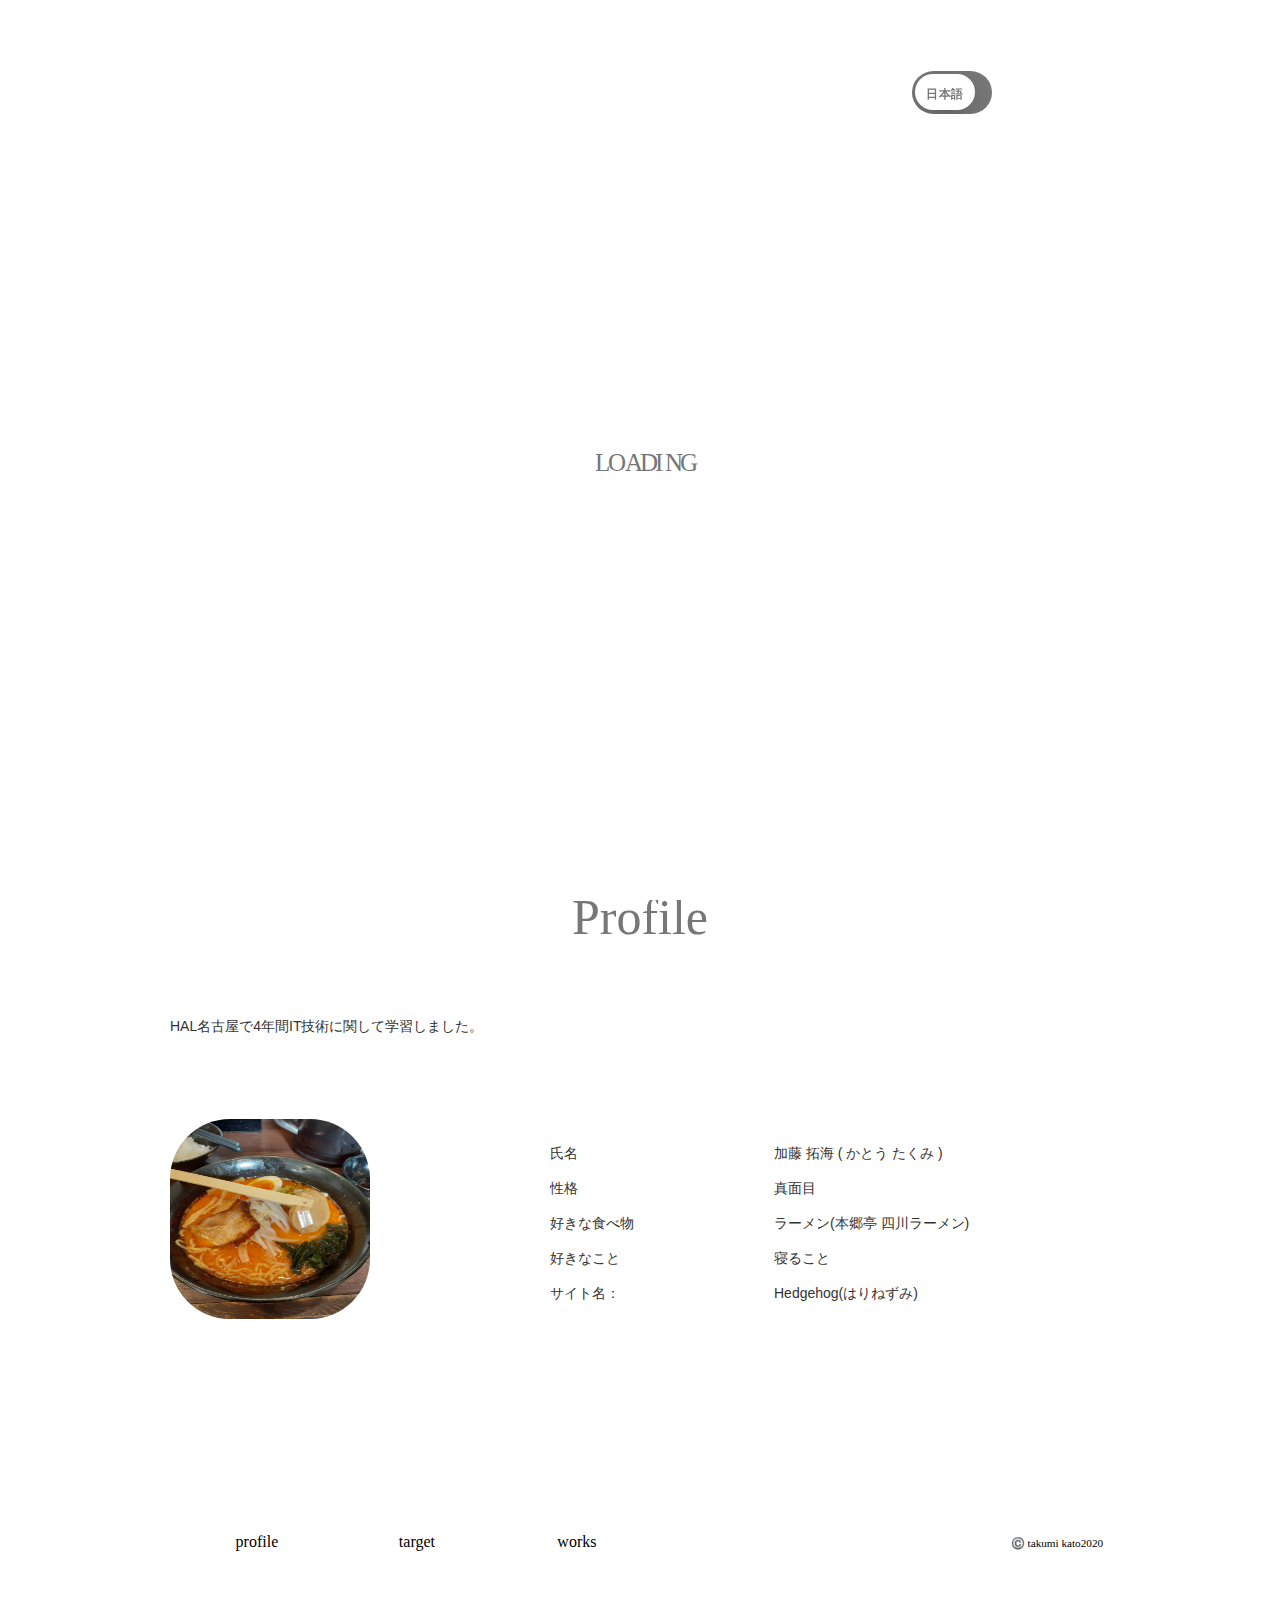
==== commit 98035d0f: "ソースコードを整えた" ====
--- a/index.html
+++ b/index.html
@@ -12,24 +12,38 @@
   <link rel="stylesheet" href="./css/common/common.css">
   <link rel="stylesheet" href="./css/common/header.css">
   <link rel="stylesheet" href="./css/common/footer.css">
+  <link rel="stylesheet" href="./css/common/loadinganimation.css">
   <link rel="stylesheet" href="./css/index.css">
 </head>
 
 <body>
-
+  <div id="loading_wrapper">
+    <div id="loading_container">
+      <div class="L">
+        <p>L</p>
+      </div>
+      <div class="O">
+        <p>O</p>
+      </div>
+      <div class="A">
+        <p>A</p>
+      </div>
+      <div class="D">
+        <p>D</p>
+      </div>
+      <div class="I">
+        <p>I</p>
+      </div>
+      <div class="N">
+        <p>N</p>
+      </div>
+      <div class="G">
+        <p>G</p>
+      </div>
+    </div>
+  </div>
   <div id="wrapper">
-    <html>
-
-    <head>
-      <title>技術メモ</title>
-    </head>
-
-    <body>
-      <div id="box"></div>
-
-    </body>
-
-    </html>
+
 
     <header>
       <!-- ロゴ -->
@@ -39,13 +53,26 @@
           <img src="./images/logo.png" alt="ロゴ">
 
         </div>
-        <div id="link">
-
-          <a class="modal-syncer button-link" data-target="modal-content-00">
-            <img src="./images/contactAdderss.jpeg" alt="ロゴ">
-          </a>
-        </div>
-        <!-- モーダル処理 -->
+        <div id="linkBox">
+          <div class="link">
+            <a class="modal-syncer button-link" data-target="modal-content-00">
+              <img src="./images/contactAdderss.jpeg" alt="ロゴ">
+            </a>
+          </div>
+
+          <div class="link">
+            <a href="https://github.com/takumi-0228/Self-introduction" target="_blank">
+              <img src="./images/github.png" alt="ロゴ">
+            </a>
+          </div>
+
+          <div id="toggleBox">
+            <div class="toggle">
+              <input type="checkbox" name="check" />
+            </div>
+          </div>
+        </div>
+
         <div id="modal-content-00" class="modal-content">
           <img src="./images/contactQR.png" alt="ロゴ">
           <p><a id="modal-close" class="button-link">閉じる</a></p>
@@ -55,7 +82,7 @@
       <!-- ナビゲーション -->
       <div id="nav">
 
-        <nav class="gnavi__pc-style">
+        <nav class="pcStyle">
           <ul>
             <li><a href="./index.html">profile</a></li>
             <li><a href="./html/target.html">target</a></li>
@@ -64,13 +91,13 @@
         </nav>
 
         <!--768px以下で表示-->
-        <div class="menu-btn">
+        <div class="menuButton">
           <span></span>
           <span></span>
           <span></span>
         </div>
 
-        <nav class="gnavi__sp-style">
+        <nav class="spStyle">
           <ul>
             <li><a href="./index.html">profile</a></li>
             <li><a href="./html/target.html">target</a></li>
@@ -92,16 +119,18 @@
         <img src="./images/header.png" alt="ロゴ">
 
       </div>
-      <section id="introductionSection">
+
+      <!-- 日本語版 -->
+      <section class="introductionSection japanese">
 
         <h2>Profile</h2>
         <p>HAL名古屋で4年間IT技術に関して学習しました。</p>
-        <div id="introductionBox">
-          <div id="profileImages">
+        <div class="introductionBox">
+          <div class="profileImages">
             <img src="./images/myimage.jpg" width="200" height="200" alt="ロゴ">
           </div>
 
-          <div id="introductionItem">
+          <div class="introductionItem">
             <dl>
               <dt>氏名</dt>
               <dd>加藤 拓海 ( かとう たくみ )</dd>
@@ -118,22 +147,54 @@
           </div>
         </div>
       </section>
+
+      <!-- 英語版 -->
+      <section class="introductionSection english">
+
+        <h2>Profile</h2>
+        <p>I learned about IT technology at HAL Nagoya for 4 years.</p>
+        <div class="introductionBox">
+          <div class="profileImages">
+            <img src="./images/myimage.jpg" width="200" height="200" alt="ロゴ">
+          </div>
+
+          <div class="introductionItem">
+            <dl>
+              <dt>Full name</dt>
+              <dd>Takumi Kato</dd>
+              <dt>Personality</dt>
+              <dd>Earnest</dd>
+              <dt>Favorite food</dt>
+              <dd>Ramen (Hongotei Sichuan Ramen)</dd>
+              <dt>thing of interest</dt>
+              <dd>Sleeping</dd>
+              <dt>Site name:</dt>
+              <dd>Hedgehog(はりねずみ)</dd>
+              <dl>
+
+          </div>
+        </div>
+      </section>
     </div>
     <footer>
-      <nav class="fotterNav">
-        <ul>
-          <li><a href="./index.html">profile</a></li>
-          <li><a href="./html/target.html">target</a></li>
-          <li><a href="./html/works.html">works</a></li>
-        </ul>
-      </nav>
-      <p>© katotakumi</p>
-  </footer>
+      <div>
+        <nav class="fotterNav">
+          <ul>
+            <li><a href="./index.html">profile</a></li>
+            <li><a href="./html/target.html">target</a></li>
+            <li><a href="./html/works.html">works</a></li>
+          </ul>
+        </nav>
+      </div>
+      <div div id="copyright">
+        <p>©️ takumi kato2020</p>
+      </div>
+    </footer>
   </div>
   <script src="./js/common/jquery-3.6.0.min.js" type="text/javascript"></script>
+  <script src="./js/common/loadinganimation.js" type="text/javascript"></script>
   <script src="./js/common/common.js" type="text/javascript"></script>
   <script src="./js/common/header.js" type="text/javascript"></script>
-  <script src="./js/index.js" type="text/javascript"></script>
   <script>
 
 
--- a/css/common/header.css
+++ b/css/common/header.css
@@ -1,11 +1,5 @@
 @charset "UTF-8";
 /* ヘッダーのスタイル */
-
-
-header {
-  width: auto;
-  height: auto;
-}
 
 div#logoLink{
   display: flex;
@@ -16,125 +10,127 @@
 }
 /* ロゴ画像 */
 div#logo{
-  width: 18.75em;
-  height: 9.375em;
   margin-left: 10rem;
-
-}
- div#logo img{
-    width: 18.75em; 
-    height: 9.375em; 
-}
-/* 連絡先画像 */
-div#link{
+}
+
+div#linkBox{
+  display: flex;
+  justify-content: center;
+  align-items: center;
+  width:400px;
+  background-color: red;
+  /* margin-rightを基準にするためにleftはauto */
+  margin-left: auto;
+  margin-right: 10rem;
+}
+/* リンク */
+div.link{
   width: 2rem;
   height: 2rem;
-  margin-left: auto;
-  margin-right: 10rem;
-
-}
-div#link img{
+  background-color: green;
+
+}
+div.link img{
     display: block;
     width: 2rem; 
     height: 2rem; 
 } 
+div#toggleBox{
+  width: 80px;
+  background-color: blue;
+}
 
 
 /* -------ナビゲーション---------------------- */
 
   
-.gnavi__pc-style {
-  width: 20rem;
+.pcStyle {
+  width: 30rem;
   margin: 0  5rem 3rem  auto;
   font-size: 0.9rem;
 }
-.gnavi__pc-style ul {
+.pcStyle ul {
 display: flex;
-justify-content: space-between;
-}
-.gnavi__pc-style ul li {
+justify-content: space-around;
+}
+.pcStyle ul li {
   /* 親要素3分割 */
   width : 33.33333% ; /* 未対応ブラウザ用フォールバック */
   width : -webkit-calc(100% / 3) ;
   width : calc(100% / 3) ;
   text-align: center;
+  /* ホバーした時にボーダー分ずれないように白のボーダーをつけている */
   border-bottom: 3px solid #FFF;
 }
-.gnavi__pc-style ul li:hover{
+.pcStyle ul li:hover{
 color: #E7DA66;
-border-bottom: 3px solid #F0E475;
-}
-.gnavi__pc-style ul li a{
+border-bottom: 3px solid #a9ceec;
+}
+.pcStyle ul li a{
+  /* テキストの装飾を指定するプロパティ */
     text-decoration: none;
     color: #555;
-    padding-bottom: 5px;
   }
 
-/*ここから下がハンバーガーメニューのスタイル*/
-.gnavi__sp-style {
+/*ハンバーガーメニューのスタイル*/
+.spStyle {
 display: none;
 }
 @media screen and (max-width: 768px) {/* 767px以下用（タブレット／スマートフォン用）の記述 */
-.gnavi__pc-style {
+.pcStyle {
 display: none;    
 }
-.gnavi__sp-style {
+.spStyle {
 display: block;
 }
 
 /*メニューボタン　展開前*/
-.menu-btn {
+.menuButton {
 display : block;
 position: fixed;
 z-index : 3;
+/* 右上に固定 */
 right : 30px;
 top   : 20px;
 width : 42px;
 height: 42px;
 cursor: pointer;
-text-align: center;
-}
-.menu-btn span {
+}
+/* 横３のデザイン */
+.menuButton span {
 display : block;
 position: absolute;
 width   : 30px;
 height  : 2px ;
-left    : 6px;
 background : #555;
--webkit-transition: 0.3s ease-in-out;
--moz-transition   : 0.3s ease-in-out;
+/* 徐々に加速する。 */
 transition        : 0.3s ease-in-out;
 }
-.menu-btn span:nth-of-type(1) {
+.menuButton span:nth-of-type(1) {
 top: 10px;
 }
-.menu-btn span:nth-of-type(2) {
+.menuButton span:nth-of-type(2) {
 top: 20px;
 }
-.menu-btn span:nth-of-type(3) {
+.menuButton span:nth-of-type(3) {
 top: 30px;
 }
 
-/*メニューボタン　展開後*/
-.menu-btn.active span:nth-child(1) {
+/*メニューボタン　展開後　横3のデザインを✖に変える*/
+.menuButton.active span:nth-child(1) {
 top : 16px;
-left: 6px;
 background :#fff;
--webkit-transform: rotate(-45deg);
--moz-transform   : rotate(-45deg);
 transform        : rotate(-45deg);
 }
-.menu-btn.active span:nth-child(2),
-.menu-btn.active span:nth-child(3) {
+.menuButton.active span:nth-child(2),
+.menuButton.active span:nth-child(3) {
 top: 16px;
 background :#fff;
--webkit-transform: rotate(45deg);
--moz-transform   : rotate(45deg);
 transform        : rotate(45deg);
 }
 
 /*スマホ用のメニュー*/
-.gnavi__sp-style {
+.spStyle {
 position: fixed;
 z-index: 2;
 top: 0;
@@ -143,36 +139,41 @@
 background-color: rgba(0,0,0,0.7);
 text-align: center;
 width: 100%;
-  height: 100vh;
+/* ビューポートを基準に100パーセント */
+height: 100vh;
 opacity: 0;
 transition: opacity .6s ease, visibility .6s ease;
+/* 縦向き真ん中に持ってくる */
   display: flex;
   align-items: center;
 }
-.gnavi__sp-style ul {
+.spStyle ul {
 margin: 0 auto;
 padding: 0;
 width: 100%;
 }
-.gnavi__sp-style ul li {
+.spStyle ul li {
 list-style-type: none;
 padding: 0;
 width: 100%;
 transition: .4s all;
 }
-.gnavi__sp-style ul li:last-of-type {
+.spStyle ul li:last-of-type {
 padding-bottom: 0;
 }
-.gnavi__sp-style ul li:hover{
+.spStyle ul li:hover{
 background :#ddd;
 }
-.gnavi__sp-style ul li a {
+.spStyle ul li:hover a{
+color :#333;
+}
+.spStyle ul li a {
 display: block;
 color: #fff;
 padding: 1em 0;
 text-decoration :none;
 }
-.gnavi__sp-style.active {
+.spStyle.active {
 opacity: 1;
 }
 }
@@ -210,4 +211,63 @@
 .button-link:hover {
 	cursor: pointer ;
 	color: #f00 ;
+}
+
+
+
+/* 英語日本語切り替えデザイン */
+.toggle {
+  position: relative;
+  width: 80px;
+  height: 43px;
+  border-radius: 50px;
+  overflow: hidden;
+  cursor: pointer;
+}
+.toggle input[type=checkbox] {
+  display: none;
+}
+.toggle:before {
+  content: "";
+  position: absolute;
+  top: 0;
+  left: 0;
+  width: 100%;
+  height: 100%;
+  display: block;
+  background: #777;
+  -webkit-transition: 0.2s ease-out;
+  transition: 0.2s ease-out;
+}
+.toggle:after {
+  content: "日本語";
+  position: absolute;
+  top: 3px;
+  left: 3px;
+  width: 60px;
+  height: 36px;
+  display: block;
+  border-radius: 50px;
+  background: #fff;
+  box-shadow: 0 9px 28px -6px rgba(0, 0, 0, 0.3);
+  -webkit-transition: 0.2s ease-out;
+  transition: 0.2s ease-out;
+  text-align: center;
+  padding: 14px 0 0;
+  line-height: 1;
+  font-size: 12px;
+  font-weight: bold;
+  color: #777;
+  letter-spacing: .5px;
+  box-sizing: border-box;
+}
+.toggle.checked:before {
+  background: #00008b;
+}
+.toggle.checked:after {
+  content: "English";
+  left: 15px;
+  box-shadow: 0 9px 28px -6px rgba(0, 0, 0, 0.5);
+  color: #00008b;
+  padding: 14px 0 0 1px;
 }--- a/css/common/footer.css
+++ b/css/common/footer.css
@@ -4,11 +4,40 @@
 footer{
   display: flex;
   height:7rem;
-  /* background-color: red; */
-  /* justify-content: space-between;
-  align-items: center; */
+  justify-content: space-around;
+  align-items: center; 
   
 }
+footer nav{
+  width:auto;
+
+}
 footer nav ul {
-  display: flex;
+  display:flex;
+  width:30rem;
+  justify-content: space-around;
+  align-items: center;
+}
+footer nav ul li{
+  /* 親要素3分割 */
+  width : 33.33333% ; /* 未対応ブラウザ用フォールバック */
+  width : -webkit-calc(100% / 3) ;
+  width : calc(100% / 3) ;
+  border-bottom: 3px solid #FFF;
+  text-align: center;
+}
+footer nav ul li:hover{
+  border-bottom: 3px solid #a9ceec;
+}
+footer nav ul li a{
+  text-decoration: none;
+}
+a:link, a:visited, a:hover, a:active {
+  color: #000;
+}
+footer div#copyright{
+  width:fit-content;
+}
+footer div#copyright p{
+  font-size: 0.7rem;
 }--- a/css/common/loadinganimation.css
+++ b/css/common/loadinganimation.css
@@ -0,0 +1,120 @@
+@charset "UTF-8";
+/* ローディングアニメーションのスタイル */
+
+@keyframes fadeout {
+  0%{
+    opacity: 1;
+  }
+  100%{
+    opacity: 0;
+    display: none;
+  }
+}
+
+#loading_wrapper{
+  position: fixed;
+  width:100%;
+  /* ビューポートを基準に100パーセント */
+  height:100vh;
+  background-color: #fff;
+  animation-name: fadeout;
+  animation-duration:5s;
+  /* 最後の状態で止める */
+  animation-fill-mode: forwards;
+}
+#loading_container{
+  width: 100px;
+  height: 100px;
+  position: absolute;
+  left:50%;
+  top:50%;
+  transform: translate(-50%, -50%);
+  margin: auto;
+  display: block;  
+  font-size: 25px;
+  color: #777;
+}
+.L{
+  position: absolute;
+  left:5%;
+  top:50%;
+  animation: L 2s infinite;
+}
+.O{
+  position: absolute;
+  left:18%;
+  top:50%;
+  animation: O 2s infinite;
+  animation-delay: 100ms;
+}
+.A{
+  position: absolute;
+  left:35%;
+  top:50%;
+  animation: A 2s infinite;
+  animation-delay: 200ms;
+}
+.D{
+  position: absolute;
+  left:50%;
+  top:50%;
+  animation: D 2s infinite;
+  animation-delay: 300ms;
+}
+.I{
+  position: absolute;
+  left:65%;
+  top:50%;
+  animation: I 2s infinite;
+  animation-delay: 400ms;
+}
+.N{
+  position: absolute;
+  left:75%;
+  top:50%;
+  animation: N 2s infinite;
+  animation-delay: 500ms;
+}
+.G{
+  position: absolute;
+  left:90%;
+  top:50%;
+  animation: G 2s infinite;
+  animation-delay: 600ms;
+}
+
+@-webkit-keyframes L {
+  0% {top:0px; opacity:0;}
+  50% {top:50px; opacity: 1;}
+  100% {top:0px; opacity: 0;}
+}
+@-webkit-keyframes O {
+  0% {top:0px; opacity:0;}
+  50% {top:50px; opacity: 1;}
+  100% {top:0px; opacity: 0;}
+}
+@-webkit-keyframes A {
+  0% {top:0px; opacity:0;}
+  50% {top:50px; opacity: 1;}
+  100% {top:0px; opacity: 0;}
+}
+@-webkit-keyframes D {
+  0% {top:0px; opacity:0;}
+  50% {top:50px; opacity: 1;}
+  100% {top:0px; opacity: 0;}
+}
+@-webkit-keyframes I {
+  0% {top:0px; opacity:0;}
+  50% {top:50px; opacity: 1;}
+  100% {top:0px; opacity: 0;}
+}
+@-webkit-keyframes N {
+  0% {top:0px; opacity:0;}
+  50% {top:50px; opacity: 1;}
+  100% {top:0px; opacity: 0;}
+}
+@-webkit-keyframes G {
+  0% {top:0px; opacity:0;}
+  50% {top:50px; opacity: 1;}
+  100% {top:0px; opacity: 0;}
+}--- a/css/index.css
+++ b/css/index.css
@@ -23,14 +23,13 @@
     margin-top: 6rem;
 }
 
-section#introductionSection{
+section.introductionSection{
 
     max-width: 940px;
     margin:5rem auto 0 auto;
-    /* background-color: blue; */
 }
 
-section#introductionSection h2 {
+section.introductionSection h2 {
 
     color: #777;
     font-family: 'ＭＳ Ｐ明朝';
@@ -40,7 +39,7 @@
     margin-bottom: 3rem;
 
 }
-div#introductionBox{
+div.introductionBox{
     display: flex;
     flex-wrap: wrap;
     justify-content: space-between;
@@ -48,20 +47,20 @@
     margin-top: 5rem;
     margin-bottom: 10rem;
 }
-div#profileImages img{
+div.profileImages img{
     border-radius:30%;
 }
-div#introductionItem{
+div.introductionItem{
     width: 35rem;
-    /* background-color: red; */
 }
-div#introductionItem dl {
+div.introductionItem dl {
     display: flex;
     flex-wrap: wrap;
+    line-height: 2.5em;
 }
-div#introductionItem dl dt {
+div.introductionItem dl dt {
     width: 40%;
 }
-div#introductionItem dl dd {
+div.introductionItem dl dd {
     width: 60%;
 }
